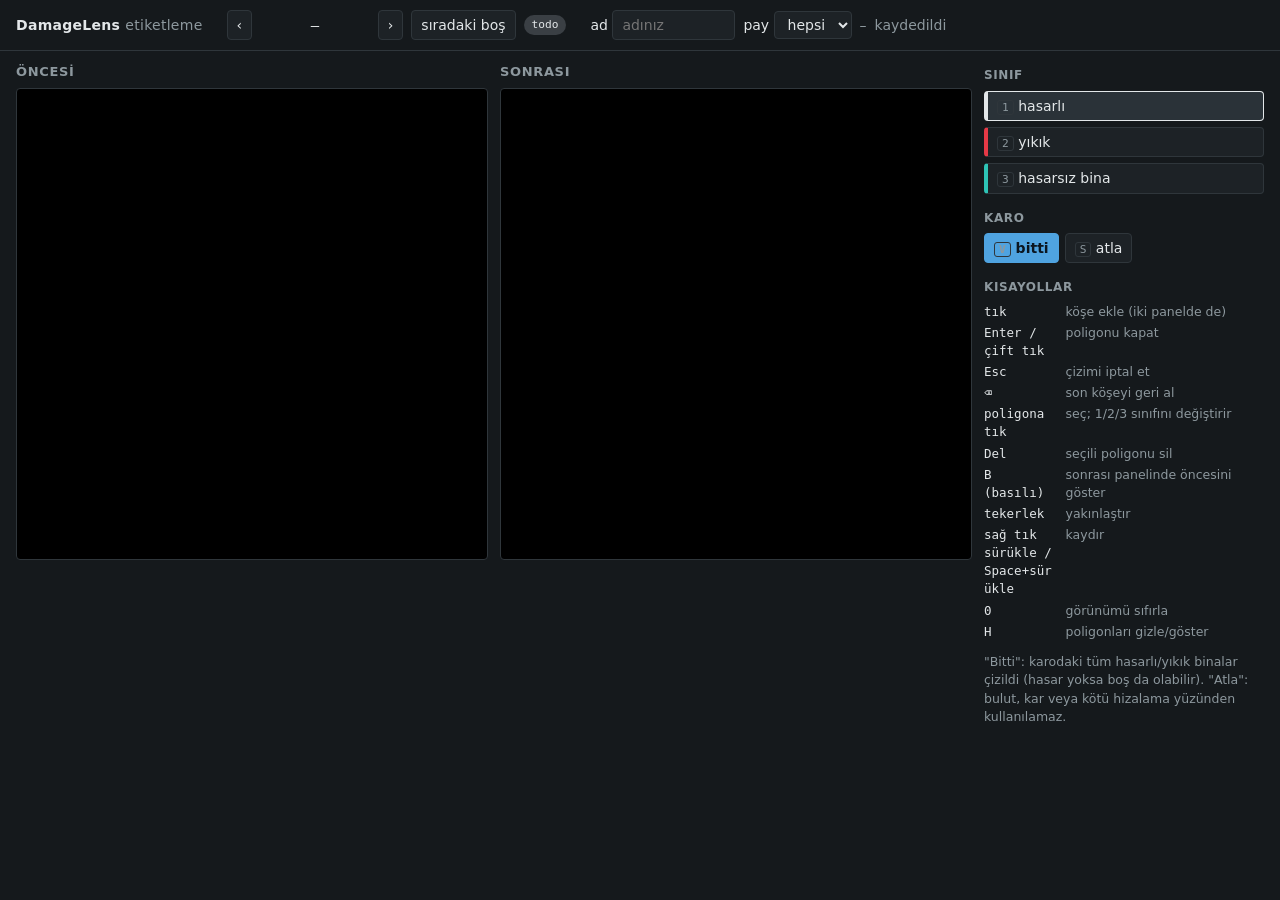
==== src/damagelens/label/static/index.html @ 95028e7b "feat(label): add local web labeling UI and annotation server (#1)" ====
<!doctype html>
<html lang="tr">
<head>
<meta charset="utf-8">
<meta name="viewport" content="width=device-width, initial-scale=1">
<title>DamageLens etiketleme</title>
<link rel="stylesheet" href="style.css">
</head>
<body>
<header>
  <div class="brand">DamageLens <span>etiketleme</span></div>
  <div class="tile-nav">
    <button id="prev" title="Önceki (P / ←)">‹</button>
    <span id="tile-name">–</span>
    <button id="next" title="Sonraki (N / →)">›</button>
    <button id="next-todo" title="Sıradaki etiketlenmemiş (T)">sıradaki boş</button>
    <span id="status-chip" class="chip todo">todo</span>
  </div>
  <div class="who">
    <label>ad <input id="user" size="10" placeholder="adınız"></label>
    <label>pay <select id="shard">
      <option value="all">hepsi</option><option value="0">1/3</option><option value="1">2/3</option><option value="2">3/3</option>
    </select></label>
    <span id="progress">–</span>
    <span id="save-state" class="saved">kaydedildi</span>
  </div>
</header>

<main>
  <section class="panel">
    <h2>Öncesi <small id="pre-date"></small></h2>
    <canvas id="c-pre" width="512" height="512"></canvas>
  </section>
  <section class="panel">
    <h2>Sonrası <small id="post-date"></small> <small id="blink-hint">B basılı: öncesi</small></h2>
    <canvas id="c-post" width="512" height="512"></canvas>
  </section>
  <aside>
    <h3>Sınıf</h3>
    <div id="classes">
      <button data-cls="damaged" class="cls damaged on"><kbd>1</kbd> hasarlı</button>
      <button data-cls="destroyed" class="cls destroyed"><kbd>2</kbd> yıkık</button>
      <button data-cls="intact" class="cls intact"><kbd>3</kbd> hasarsız bina</button>
    </div>
    <h3>Karo</h3>
    <div class="row">
      <button id="mark-done" class="primary"><kbd>V</kbd> bitti</button>
      <button id="mark-skip"><kbd>S</kbd> atla</button>
    </div>
    <p id="counts" class="muted"></p>
    <h3>Kısayollar</h3>
    <dl class="keys">
      <dt>tık</dt><dd>köşe ekle (iki panelde de)</dd>
      <dt>Enter / çift tık</dt><dd>poligonu kapat</dd>
      <dt>Esc</dt><dd>çizimi iptal et</dd>
      <dt>⌫</dt><dd>son köşeyi geri al</dd>
      <dt>poligona tık</dt><dd>seç; 1/2/3 sınıfını değiştirir</dd>
      <dt>Del</dt><dd>seçili poligonu sil</dd>
      <dt>B (basılı)</dt><dd>sonrası panelinde öncesini göster</dd>
      <dt>tekerlek</dt><dd>yakınlaştır</dd>
      <dt>sağ tık sürükle / Space+sürükle</dt><dd>kaydır</dd>
      <dt>0</dt><dd>görünümü sıfırla</dd>
      <dt>H</dt><dd>poligonları gizle/göster</dd>
    </dl>
    <p class="muted">"Bitti": karodaki tüm hasarlı/yıkık binalar çizildi (hasar yoksa boş da olabilir). "Atla": bulut, kar veya kötü hizalama yüzünden kullanılamaz.</p>
  </aside>
</main>
<script src="app.js"></script>
</body>
</html>
---- src/damagelens/label/static/style.css ----
:root {
  --bg: #15191c; --panel: #1d2226; --line: #2f363b; --fg: #e3e7e9; --muted: #8d989e; --accent: #4fa3e0;
  --damaged: #ff9f1c; --destroyed: #e63946; --intact: #2ec4b6;
  --mono: ui-monospace, Menlo, monospace; --sans: system-ui, -apple-system, "Segoe UI", sans-serif;
  color-scheme: dark;
}
* { box-sizing: border-box; }
body { margin: 0; background: var(--bg); color: var(--fg); font: 14px/1.45 var(--sans); }
header { display: flex; flex-wrap: wrap; gap: 12px 24px; align-items: center; padding: 10px 16px; border-bottom: 1px solid var(--line); }
.brand { font-weight: 700; letter-spacing: .02em; }
.brand span { color: var(--muted); font-weight: 400; }
.tile-nav, .who { display: flex; gap: 8px; align-items: center; flex-wrap: wrap; }
#tile-name { font-family: var(--mono); min-width: 13ch; text-align: center; }
#progress { color: var(--muted); font-variant-numeric: tabular-nums; }
button, select, input { font: inherit; color: var(--fg); background: var(--panel); border: 1px solid var(--line); border-radius: 4px; padding: 4px 9px; }
button { cursor: pointer; }
button:hover { border-color: var(--muted); }
button:focus-visible, select:focus-visible, input:focus-visible { outline: 2px solid var(--accent); outline-offset: 1px; }
button.primary { background: var(--accent); border-color: var(--accent); color: #0b1620; font-weight: 600; }
kbd { font-family: var(--mono); font-size: .8em; padding: 0 4px; border: 1px solid var(--line); border-radius: 3px; color: var(--muted); }
.chip { font-family: var(--mono); font-size: .8em; padding: 2px 8px; border-radius: 10px; }
.chip.todo { background: #3a3f44; } .chip.done { background: #1f6f45; } .chip.skip { background: #6b4b16; }
.saved { color: var(--muted); } .saving { color: var(--damaged); } .error { color: var(--destroyed); font-weight: 600; }
main { display: grid; grid-template-columns: minmax(0, 1fr) minmax(0, 1fr) minmax(220px, 280px); gap: 12px; padding: 12px 16px; align-items: start; }
.panel { min-width: 0; }
.panel h2 { font-size: 13px; font-weight: 600; margin: 0 0 6px; color: var(--muted); text-transform: uppercase; letter-spacing: .05em; }
.panel h2 small { text-transform: none; letter-spacing: 0; font-weight: 400; margin-left: 6px; }
#blink-hint { color: var(--damaged); visibility: hidden; }
canvas { display: block; width: 100%; aspect-ratio: 1; background: #000; border: 1px solid var(--line); border-radius: 4px; cursor: crosshair; touch-action: none; }
aside h3 { font-size: 12px; color: var(--muted); text-transform: uppercase; letter-spacing: .05em; margin: 4px 0 6px; }
aside h3:not(:first-child) { margin-top: 16px; }
#classes { display: grid; gap: 6px; }
.cls { text-align: left; border-left: 4px solid; }
.cls.damaged { border-left-color: var(--damaged); } .cls.destroyed { border-left-color: var(--destroyed); } .cls.intact { border-left-color: var(--intact); }
.cls.on { background: #2a3238; border-color: var(--fg); }
.row { display: flex; gap: 6px; }
.muted { color: var(--muted); font-size: 12.5px; }
.keys { display: grid; grid-template-columns: minmax(0, 9ch) minmax(0, 1fr); gap: 3px 10px; margin: 0; font-size: 12.5px; }
.keys dt { font-family: var(--mono); color: var(--fg); overflow-wrap: anywhere; }
.keys dd { margin: 0; color: var(--muted); }
@media (max-width: 1000px) { main { grid-template-columns: minmax(0, 1fr) minmax(0, 1fr); } aside { grid-column: 1 / -1; } }
@media (max-width: 640px) { main { grid-template-columns: 1fr; } }
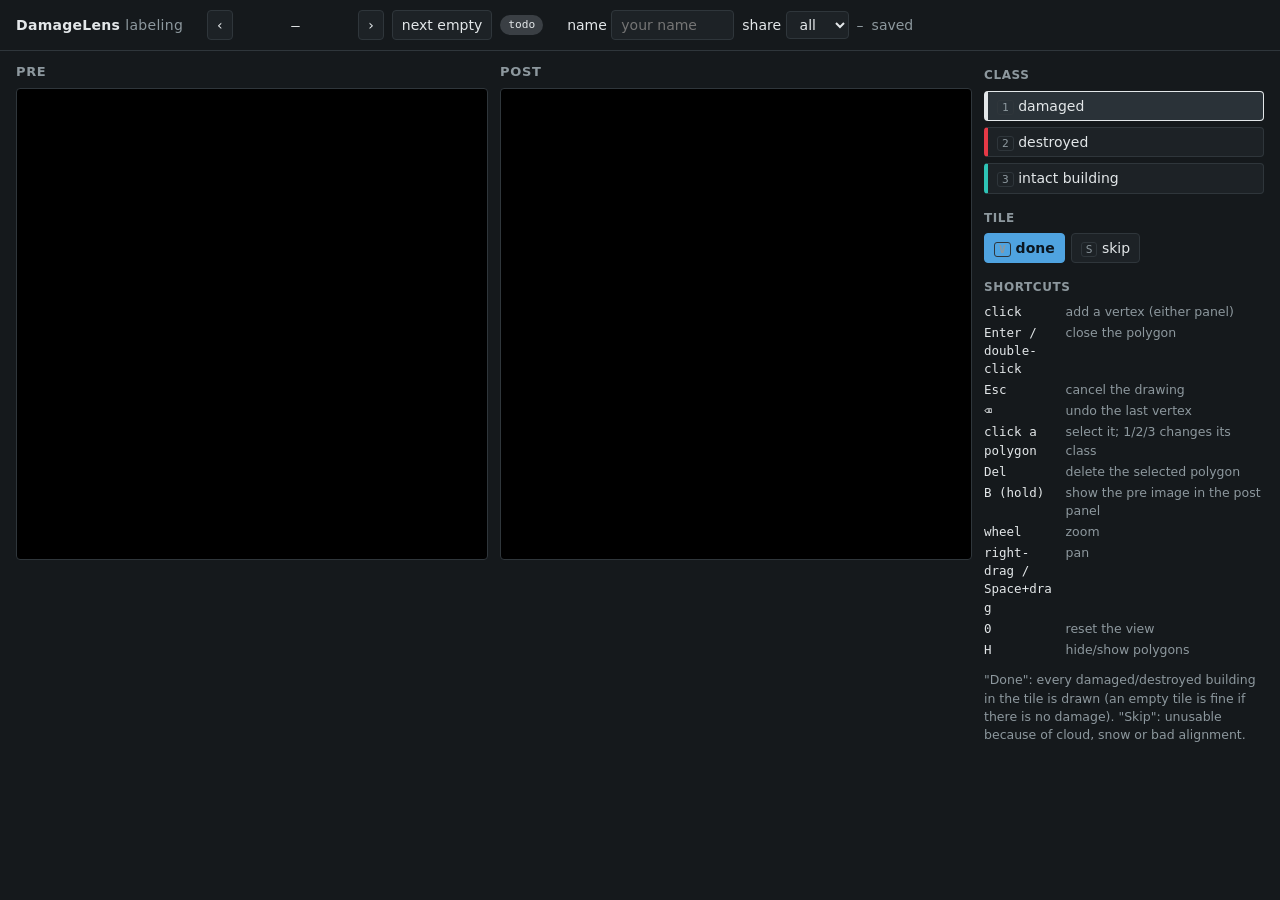
==== commit 1a72206f: "i18n(label): translate the labeling UI to English (#15)" ====
--- a/src/damagelens/label/static/index.html
+++ b/src/damagelens/label/static/index.html
@@ -1,68 +1,68 @@
 <!doctype html>
-<html lang="tr">
+<html lang="en">
 <head>
 <meta charset="utf-8">
 <meta name="viewport" content="width=device-width, initial-scale=1">
-<title>DamageLens etiketleme</title>
+<title>DamageLens labeling</title>
 <link rel="stylesheet" href="style.css">
 </head>
 <body>
 <header>
-  <div class="brand">DamageLens <span>etiketleme</span></div>
+  <div class="brand">DamageLens <span>labeling</span></div>
   <div class="tile-nav">
-    <button id="prev" title="Önceki (P / ←)">‹</button>
+    <button id="prev" title="Previous (P / ←)">‹</button>
     <span id="tile-name">–</span>
-    <button id="next" title="Sonraki (N / →)">›</button>
-    <button id="next-todo" title="Sıradaki etiketlenmemiş (T)">sıradaki boş</button>
+    <button id="next" title="Next (N / →)">›</button>
+    <button id="next-todo" title="Next unlabeled tile (T)">next empty</button>
     <span id="status-chip" class="chip todo">todo</span>
   </div>
   <div class="who">
-    <label>ad <input id="user" size="10" placeholder="adınız"></label>
-    <label>pay <select id="shard">
-      <option value="all">hepsi</option><option value="0">1/3</option><option value="1">2/3</option><option value="2">3/3</option>
+    <label>name <input id="user" size="10" placeholder="your name"></label>
+    <label>share <select id="shard">
+      <option value="all">all</option><option value="0">1/3</option><option value="1">2/3</option><option value="2">3/3</option>
     </select></label>
     <span id="progress">–</span>
-    <span id="save-state" class="saved">kaydedildi</span>
+    <span id="save-state" class="saved">saved</span>
   </div>
 </header>
 
 <main>
   <section class="panel">
-    <h2>Öncesi <small id="pre-date"></small></h2>
+    <h2>Pre <small id="pre-date"></small></h2>
     <canvas id="c-pre" width="512" height="512"></canvas>
   </section>
   <section class="panel">
-    <h2>Sonrası <small id="post-date"></small> <small id="blink-hint">B basılı: öncesi</small></h2>
+    <h2>Post <small id="post-date"></small> <small id="blink-hint">B held: showing pre</small></h2>
     <canvas id="c-post" width="512" height="512"></canvas>
   </section>
   <aside>
-    <h3>Sınıf</h3>
+    <h3>Class</h3>
     <div id="classes">
-      <button data-cls="damaged" class="cls damaged on"><kbd>1</kbd> hasarlı</button>
-      <button data-cls="destroyed" class="cls destroyed"><kbd>2</kbd> yıkık</button>
-      <button data-cls="intact" class="cls intact"><kbd>3</kbd> hasarsız bina</button>
+      <button data-cls="damaged" class="cls damaged on"><kbd>1</kbd> damaged</button>
+      <button data-cls="destroyed" class="cls destroyed"><kbd>2</kbd> destroyed</button>
+      <button data-cls="intact" class="cls intact"><kbd>3</kbd> intact building</button>
     </div>
-    <h3>Karo</h3>
+    <h3>Tile</h3>
     <div class="row">
-      <button id="mark-done" class="primary"><kbd>V</kbd> bitti</button>
-      <button id="mark-skip"><kbd>S</kbd> atla</button>
+      <button id="mark-done" class="primary"><kbd>V</kbd> done</button>
+      <button id="mark-skip"><kbd>S</kbd> skip</button>
     </div>
     <p id="counts" class="muted"></p>
-    <h3>Kısayollar</h3>
+    <h3>Shortcuts</h3>
     <dl class="keys">
-      <dt>tık</dt><dd>köşe ekle (iki panelde de)</dd>
-      <dt>Enter / çift tık</dt><dd>poligonu kapat</dd>
-      <dt>Esc</dt><dd>çizimi iptal et</dd>
-      <dt>⌫</dt><dd>son köşeyi geri al</dd>
-      <dt>poligona tık</dt><dd>seç; 1/2/3 sınıfını değiştirir</dd>
-      <dt>Del</dt><dd>seçili poligonu sil</dd>
-      <dt>B (basılı)</dt><dd>sonrası panelinde öncesini göster</dd>
-      <dt>tekerlek</dt><dd>yakınlaştır</dd>
-      <dt>sağ tık sürükle / Space+sürükle</dt><dd>kaydır</dd>
-      <dt>0</dt><dd>görünümü sıfırla</dd>
-      <dt>H</dt><dd>poligonları gizle/göster</dd>
+      <dt>click</dt><dd>add a vertex (either panel)</dd>
+      <dt>Enter / double-click</dt><dd>close the polygon</dd>
+      <dt>Esc</dt><dd>cancel the drawing</dd>
+      <dt>⌫</dt><dd>undo the last vertex</dd>
+      <dt>click a polygon</dt><dd>select it; 1/2/3 changes its class</dd>
+      <dt>Del</dt><dd>delete the selected polygon</dd>
+      <dt>B (hold)</dt><dd>show the pre image in the post panel</dd>
+      <dt>wheel</dt><dd>zoom</dd>
+      <dt>right-drag / Space+drag</dt><dd>pan</dd>
+      <dt>0</dt><dd>reset the view</dd>
+      <dt>H</dt><dd>hide/show polygons</dd>
     </dl>
-    <p class="muted">"Bitti": karodaki tüm hasarlı/yıkık binalar çizildi (hasar yoksa boş da olabilir). "Atla": bulut, kar veya kötü hizalama yüzünden kullanılamaz.</p>
+    <p class="muted">"Done": every damaged/destroyed building in the tile is drawn (an empty tile is fine if there is no damage). "Skip": unusable because of cloud, snow or bad alignment.</p>
   </aside>
 </main>
 <script src="app.js"></script>
